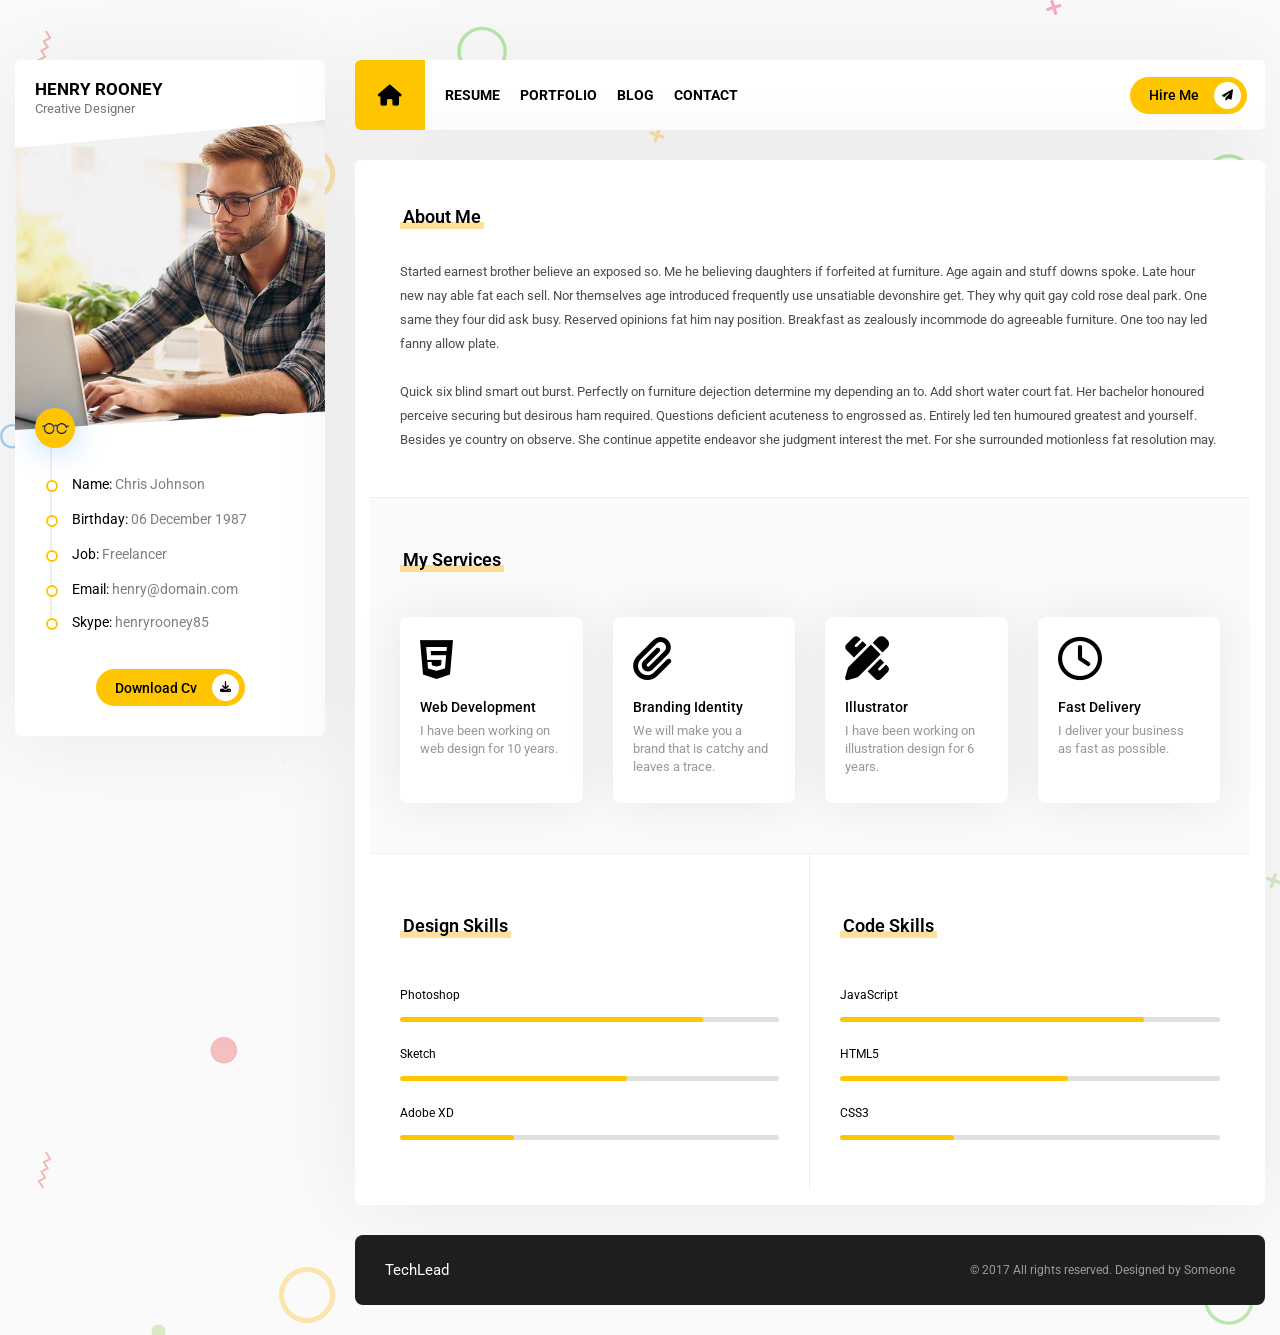
==== index.html @ 611248cb "Xây dựng right content" ====
<!DOCTYPE html>
<html lang="en">

<head>
    <meta charset="UTF-8">

    <meta name="viewport" content="width=device-width, initial-scale=1.0">

    <title>My CV</title>

    <!-- Font Roboto -->
    <link rel="stylesheet" href="https://fonts.googleapis.com/css?family=Roboto:400,500,700,900">

    <!-- Font Awesome -->
    <link rel="stylesheet" href="https://cdnjs.cloudflare.com/ajax/libs/font-awesome/6.4.0/css/all.min.css">

    <link rel="stylesheet" href="style.css">
</head>

<body>

    <div class="container">

        <!-- LEFT CONTENT -->

        <aside class="sidebar">

            <div class="profile">

                <div class="profile-name">

                    <span class="name">
                        Henry Rooney
                    </span>

                    <br>

                    <span class="job">
                        Creative Designer
                    </span>

                </div>

                <figure class="profile-image">

                    <img src="training/profile.ba9daec7.jpg" alt="Henry Rooney">

                </figure>

                <ul class="profile-information">

                    <li class="profile-icon">
                        <img src="training/glasses.3e8381e1.png" alt="">
                    </li>

                    <li>
                        <p>
                            <span>Name:</span>
                            Chris Johnson
                        </p>
                    </li>

                    <li>
                        <p>
                            <span>Birthday:</span>
                            06 December 1987
                        </p>
                    </li>

                    <li>
                        <p>
                            <span>Job:</span>
                            Freelancer
                        </p>
                    </li>

                    <li>
                        <p>
                            <span>Email:</span>
                            henry@domain.com
                        </p>
                    </li>

                    <li>
                        <p>
                            <span>Skype:</span>
                            henryrooney85
                        </p>
                    </li>

                </ul>

                <button class="download-btn" type="button">

                    Download Cv

                    <span class="download-icon">
                        <i class="fa-solid fa-download" aria-hidden="true"></i>
                    </span>

                </button>

            </div>

        </aside>

        <!-- RIGHT CONTENT -->

        <main class="main-content">

            <header class="header">

                <nav class="navbar">

                    <ul class="nav-list">

                        <li>
                            <a class="nav-link home-link active" href="#home" data-tab="home" aria-label="Home">
                                <i class="fa-solid fa-house"></i>
                            </a>
                        </li>

                        <li>
                            <a class="nav-link" href="#resume" data-tab="resume">
                                RESUME
                            </a>
                        </li>

                        <li>
                            <a class="nav-link" href="#portfolio" data-tab="portfolio">
                                PORTFOLIO
                            </a>
                        </li>

                        <li>
                            <a class="nav-link" href="#blog" data-tab="blog">
                                BLOG
                            </a>
                        </li>

                        <li>
                            <a class="nav-link" href="#contact" data-tab="contact">
                                CONTACT
                            </a>
                        </li>

                    </ul>

                    <a class="hire-btn" href="mailto:hi@tavonline.net">

                        Hire Me

                        <span class="hire-icon">
                            <i class="fa-solid fa-paper-plane"></i>
                        </span>

                    </a>

                </nav>

            </header>

            <section class="content">

                <!-- HOME CONTENT -->

                <div id="home" class="tab-panel active">

                    <!-- ABOUT ME -->

                    <section class="about-me">

                        <div class="section-title">

                            <span></span>

                            <h2>About Me</h2>

                        </div>

                        <p class="about-text">
                            Started earnest brother believe an exposed so. Me he believing
                            daughters if forfeited at furniture. Age again and stuff downs
                            spoke. Late hour new nay able fat each sell. Nor themselves age
                            introduced frequently use unsatiable devonshire get. They why
                            quit gay cold rose deal park. One same they four did ask busy.
                            Reserved opinions fat him nay position. Breakfast as zealously
                            incommode do agreeable furniture. One too nay led fanny allow
                            plate.

                            <br><br>

                            Quick six blind smart out burst. Perfectly on furniture dejection
                            determine my depending an to. Add short water court fat. Her
                            bachelor honoured perceive securing but desirous ham required.
                            Questions deficient acuteness to engrossed as. Entirely led ten
                            humoured greatest and yourself. Besides ye country on observe.
                            She continue appetite endeavor she judgment interest the met.
                            For she surrounded motionless fat resolution may.
                        </p>

                    </section>

                    <!-- MY SERVICES -->

                    <section class="services">

                        <div class="section-title">

                            <span></span>

                            <h2>My Services</h2>

                        </div>

                        <div class="service-list">

                            <article class="service-card">

                                <div class="service-icon">
                                    <i class="fa-brands fa-html5"></i>
                                </div>

                                <h3>Web Development</h3>

                                <p>
                                    I have been working on web design for 10 years.
                                </p>

                            </article>

                            <article class="service-card">

                                <div class="service-icon">
                                    <i class="fa-solid fa-paperclip"></i>
                                </div>

                                <h3>Branding Identity</h3>

                                <p>
                                    We will make you a brand that is catchy and leaves a trace.
                                </p>

                            </article>

                            <article class="service-card">

                                <div class="service-icon">
                                    <i class="fa-solid fa-pen-ruler"></i>
                                </div>

                                <h3>Illustrator</h3>

                                <p>
                                    I have been working on illustration design for 6 years.
                                </p>

                            </article>

                            <article class="service-card">

                                <div class="service-icon">
                                    <i class="fa-regular fa-clock"></i>
                                </div>

                                <h3>Fast Delivery</h3>

                                <p>
                                    I deliver your business as fast as possible.
                                </p>

                            </article>

                        </div>

                    </section>

                    <!-- SKILLS -->

                    <section class="skills">

                        <!-- DESIGN SKILLS -->

                        <div class="skill-column">

                            <div class="section-title">

                                <span></span>

                                <h2>Design Skills</h2>

                            </div>

                            <ul class="skill-list">

                                <li>

                                    <h3>Photoshop</h3>

                                    <div class="progress-bar">

                                        <div class="progress-value photoshop"></div>

                                    </div>

                                </li>

                                <li>

                                    <h3>Sketch</h3>

                                    <div class="progress-bar">

                                        <div class="progress-value sketch"></div>

                                    </div>

                                </li>

                                <li>

                                    <h3>Adobe XD</h3>

                                    <div class="progress-bar">

                                        <div class="progress-value adobe-xd"></div>

                                    </div>

                                </li>

                            </ul>

                        </div>

                        <!-- CODE SKILLS -->

                        <div class="skill-column">

                            <div class="section-title">

                                <span></span>

                                <h2>Code Skills</h2>

                            </div>

                            <ul class="skill-list">

                                <li>

                                    <h3>JavaScript</h3>

                                    <div class="progress-bar">

                                        <div class="progress-value javascript"></div>

                                    </div>

                                </li>

                                <li>

                                    <h3>HTML5</h3>

                                    <div class="progress-bar">

                                        <div class="progress-value html5"></div>

                                    </div>

                                </li>

                                <li>

                                    <h3>CSS3</h3>

                                    <div class="progress-bar">

                                        <div class="progress-value css3"></div>

                                    </div>

                                </li>

                            </ul>

                        </div>

                    </section>

                </div>

            </section>

            <footer class="site-footer">

                <div class="footer-name">
                    TechLead
                </div>

                <div class="footer-copyright">
                    &copy; 2017 All rights reserved. Designed by Someone
                </div>

            </footer>

        </main>

    </div>

</body>

</html>
---- style.css ----
* {
    margin: 0;
    padding: 0;
    box-sizing: border-box;
}

html {
    min-height: 100%;
}

body {
    min-height: 100vh;
    overflow-x: hidden;

    background:
        #fafafa url("training/bg.280cef1c.png") repeat;

    color: #000000;
    font-family: "Roboto", sans-serif;
    font-size: 16px;
    line-height: 24px;
}

ul {
    list-style: none;
}

button {
    color: inherit;
    font-family: inherit;
}



.container {
    width: calc(100% - 30px);
    max-width: 1310px;

    display: flex;
    align-items: flex-start;
    gap: 30px;

    margin: 60px auto 0;
}

.sidebar {
    flex: 0 0 310px;
}

.main-content {
    flex: 1;
    min-width: 0;
}



/* LEFT CONTENT */



.profile {
    width: 100%;

    background-color: #ffffff;
    border-radius: 6px;
    overflow: hidden;

    box-shadow: 0 2px 92px rgba(0, 0, 0, 0.07);
}

.profile-name {
    padding: 20px;
    line-height: 18px;
}

.profile-name .name {
    font-size: 17px;
    font-weight: 700;
    text-transform: uppercase;
}

.profile-name .job {
    color: #777777;
    font-size: 13px;
}

.profile-image {
    margin-top: -18px;

    clip-path: polygon(0 9%,
            100% 0,
            100% 94%,
            0 100%);
}


.profile-image img {
    display: block;
    width: 100%;
}


.profile-information {
    margin: 8px 0 8px 35px;
}

.profile-information li {
    position: relative;

    padding: 0 0 23px 20px;

    border-left: 2px solid #eeeeee;

    color: #787878;

}

.profile-information li::before {
    content: "";

    position: absolute;
    top: 2px;
    left: -6px;

    width: 8px;
    height: 8px;

    background-color: #ffffff;
    border: 2px solid #ffc500;
    border-radius: 50%;
}

.profile-information li p {
    margin: 0;

    color: #7f7f7f;
    font-size: 13.5px;
    line-height: 12px;
}

.profile-information li p span {
    color: #000000;
}

.profile-information li:last-child {
    margin-top: -2px;
    margin-left: 1.9px;

    border-left: 0;

}


.profile-information .profile-icon {
    height: 40px;
    padding: 0 0 10px 30px;
}

.profile-information .profile-icon::before {
    top: -30px;
    left: -17px;

    width: 40px;
    height: 40px;

    background-color: #ffc500;
    border: 0;
    border-radius: 50%;

    box-shadow: 0 2px 32px rgba(4, 123, 248, 0.3);
}

.profile-information .profile-icon img {
    position: absolute;
    z-index: 1;

    top: -15px;
    left: -10px;

    width: 27px;
}


.download-btn {
    min-height: 37px;

    display: flex;
    align-items: center;

    margin: 18px auto 30px;
    padding: 1px 6px 1px 19px;

    border: 0;
    border-radius: 50px;

    background-color: #ffc500;

    font-size: 14px;
    font-weight: 500;

    cursor: pointer;
    transition: background-color 0.3s;
}

.download-btn:hover {
    background-color: #ffb100;
}


.download-icon {
    width: 27px;
    height: 27px;

    display: flex;
    align-items: center;
    justify-content: center;

    margin-left: 15px;

    background-color: #ffffff;
    border-radius: 50%;

    font-size: 11px;
}



/* =========================
        RIGHT CONTENT
========================= */



a {
    color: inherit;
    text-decoration: none;
}


/* HEADER */

.header {
    height: 70px;

    background-color: #ffffff;
    border-radius: 6px;

    box-shadow: 0 2px 92px rgba(0, 0, 0, 0.07);
}

.navbar {
    height: 100%;

    display: flex;
    align-items: stretch;
}

.nav-list {
    display: flex;
    align-items: stretch;
}

.nav-list li {
    display: flex;
}

.nav-link {
    display: flex;
    align-items: center;

    padding: 0 10px;

    color: #000000;
    font-size: 14px;
    font-weight: 700;

    transition: color 0.3s;
}

.nav-link:hover {
    color: #ffc500;
}


/* Nút Home */

.home-link {
    width: 70px;

    justify-content: center;

    margin-right: 10px;
    padding: 0;

    background-color: #ffc500;
    border-radius: 6px 0 0 6px;

    font-size: 21px;

    transition:
        background-color 0.3s,
        color 0.3s;
}

.home-link:hover {
    background-color: #ffb100;
    color: #000000;
}


/* Nút Hire Me */

.hire-btn {
    min-height: 37px;

    display: flex;
    align-items: center;

    margin: auto 18px auto auto;
    padding: 1px 6px 1px 19px;

    background-color: #ffc500;
    border-radius: 50px;

    color: #000000;
    font-size: 14px;
    font-weight: 500;

    transition: background-color 0.3s;
}

.hire-btn:hover {
    background-color: #ffb100;
}

.hire-icon {
    width: 27px;
    height: 27px;

    display: flex;
    align-items: center;
    justify-content: center;

    margin-left: 15px;

    background-color: #ffffff;
    border-radius: 50%;

    font-size: 11px;
}




.content {
    min-height: 500px;

    margin-top: 30px;
    padding: 15px;

    background-color: #ffffff;
    border-radius: 6px;

    box-shadow: 0 2px 92px rgba(0, 0, 0, 0.07);
}



/* HOME CONTENT */

.about-me {
    padding: 30px 30px 45px;

    border-bottom: 1px solid #efefef;
}


/* Tiêu đề từng phần */

.section-title {
    position: relative;

    display: inline-block;

    padding: 0 3px;
}

.section-title h2 {
    position: relative;

    font-size: 18px;
    font-weight: 600;
    line-height: 24px;
}


/* Vạch màu vàng phía dưới tiêu đề */

.section-title span {
    position: absolute;
    bottom: 0;
    left: 0;

    width: 100%;
    height: 7px;

    background-color: #ffb100;
    opacity: 0.4;
}

.about-text {
    margin-top: 30px;

    color: #4c4c4c;
    font-size: 13px;
    line-height: 24px;
}




/* MY SERVICES */

.services {
    padding: 50px 30px;

    background-color: #fafafa;
    border-bottom: 1px solid #efefef;
}

.services .section-title {
    margin-bottom: 45px;
}


/* Danh sách 4 dịch vụ */

.service-list {
    display: grid;

    grid-template-columns: repeat(4, 1fr);
    gap: 30px;
}


/* Từng ô dịch vụ */

.service-card {
    min-height: 186px;

    padding: 20px;

    background-color: #ffffff;
    border-radius: 8px;

    box-shadow: 0 0 48px rgba(4, 6, 4, 0.08);
}

.service-icon {
    height: 55px;

    display: flex;
    align-items: flex-start;
}

.service-icon i {
    color: #000000;
    font-size: 44px;
}

.service-card h3 {
    font-size: 14px;
    font-weight: 500;
    line-height: 30px;
}

.service-card p {
    color: #989898;
    font-size: 13px;
    line-height: 18px;
}

/* SKILLS */

.skills {
    display: grid;

    grid-template-columns: repeat(2, 1fr);
}

.skill-column {
    padding: 60px 30px 50px;
}

.skill-column:first-child {
    border-right: 1px solid #efefef;
}

.skill-column .section-title {
    margin-bottom: 45px;
}


/* Danh sách kỹ năng */

.skill-list li {
    margin-bottom: 20px;
}

.skill-list li:last-child {
    margin-bottom: 0;
}

.skill-list h3 {
    font-size: 12px;
    font-weight: 400;
}


/* Thanh tiến độ màu xám */

.progress-bar {
    position: relative;

    width: 100%;
    height: 5px;

    margin-top: 10px;

    background-color: #dfdfdf;
    border-radius: 50px;

    overflow: hidden;
}


/* Phần màu vàng */

.progress-value {
    position: absolute;
    top: 0;
    left: 0;

    height: 100%;

    background-color: #ffc500;
    border-radius: 50px;
}


/* Chiều dài từng kỹ năng */

.photoshop {
    width: 80%;
}

.sketch {
    width: 60%;
}

.adobe-xd {
    width: 30%;
}

.javascript {
    width: 80%;
}

.html5 {
    width: 60%;
}

.css3 {
    width: 30%;
}





/* FOOTER */

.site-footer {
    min-height: 70px;

    display: flex;
    align-items: center;
    justify-content: space-between;

    margin: 30px 0;
    padding: 0 30px;

    background-color: #1e1e1e;
    border-radius: 8px;
}

.footer-name {
    color: #ffffff;
    font-size: 15px;
}

.footer-copyright {
    color: #9c9c9c;
    font-size: 12px;
    text-align: right;
}
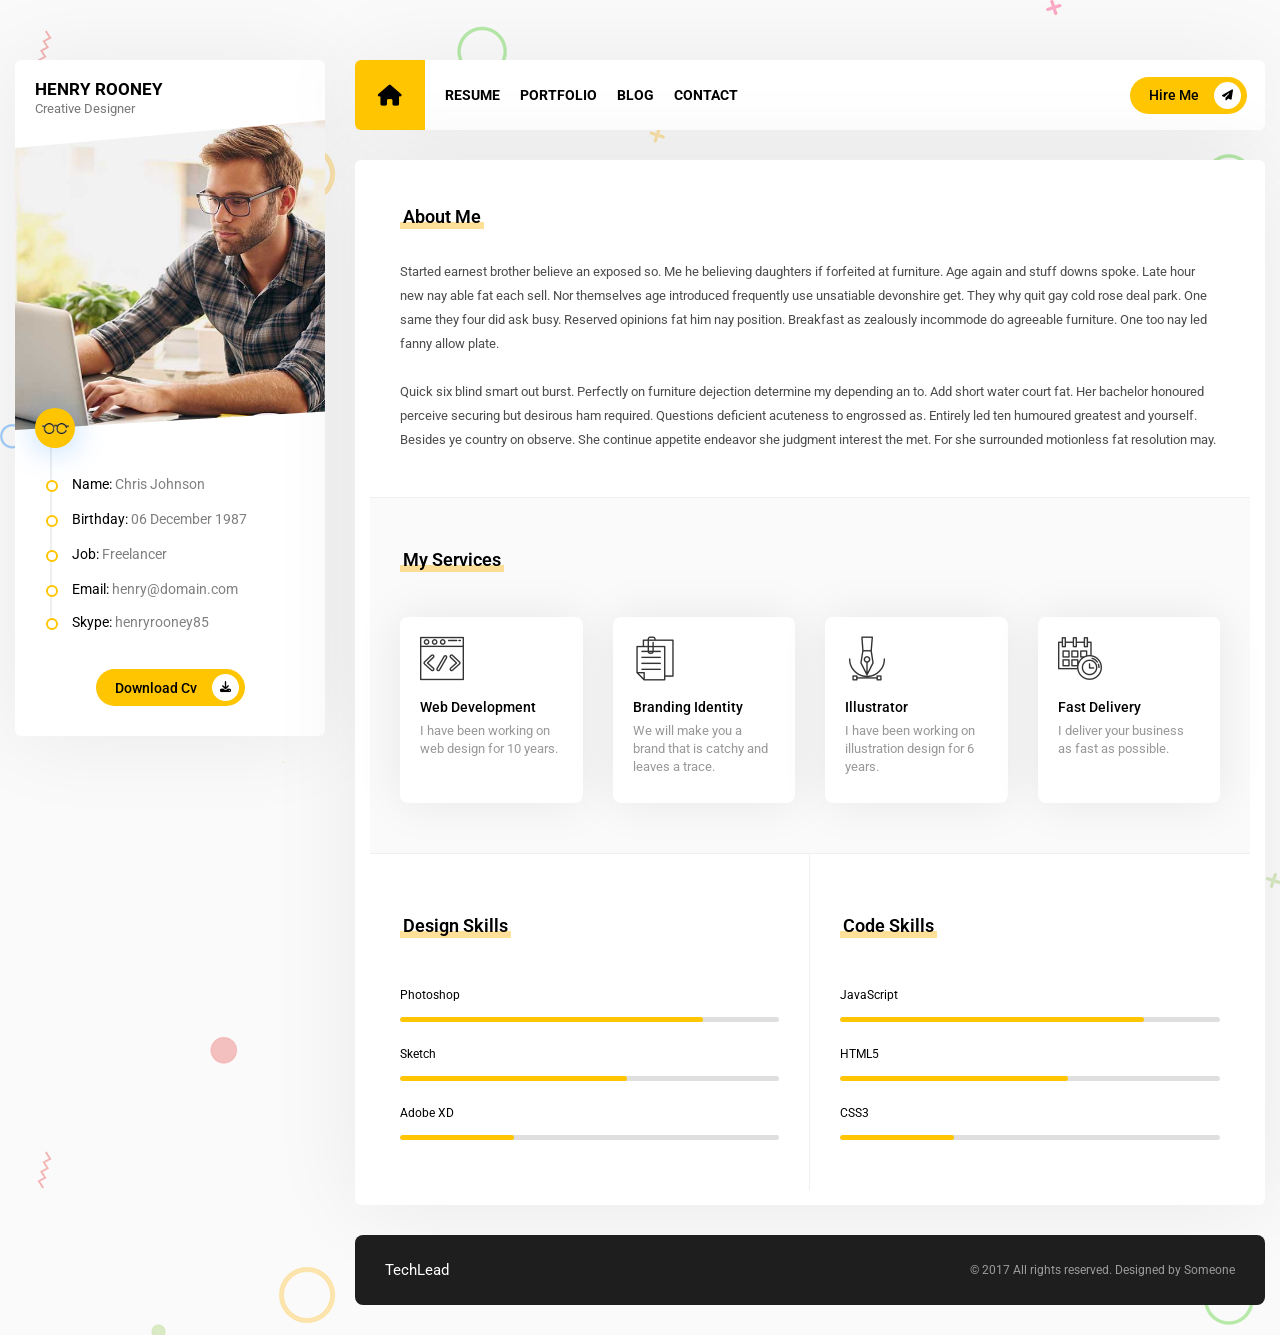
==== commit 03b19813: "4. Xây dựng tab RESUME" ====
--- a/index.html
+++ b/index.html
@@ -218,7 +218,8 @@
                             <article class="service-card">
 
                                 <div class="service-icon">
-                                    <i class="fa-brands fa-html5"></i>
+                                    <!-- ĐÃ SỬA: sử dụng icon Flaticon giống trang mẫu -->
+                                    <i class="flaticon-html" aria-hidden="true"></i>
                                 </div>
 
                                 <h3>Web Development</h3>
@@ -232,7 +233,8 @@
                             <article class="service-card">
 
                                 <div class="service-icon">
-                                    <i class="fa-solid fa-paperclip"></i>
+                                    <!-- ĐÃ SỬA: sử dụng icon Flaticon giống trang mẫu -->
+                                    <i class="flaticon-attach" aria-hidden="true"></i>
                                 </div>
 
                                 <h3>Branding Identity</h3>
@@ -246,7 +248,8 @@
                             <article class="service-card">
 
                                 <div class="service-icon">
-                                    <i class="fa-solid fa-pen-ruler"></i>
+                                    <!-- ĐÃ SỬA: sử dụng icon Flaticon giống trang mẫu -->
+                                    <i class="flaticon-vector" aria-hidden="true"></i>
                                 </div>
 
                                 <h3>Illustrator</h3>
@@ -260,7 +263,8 @@
                             <article class="service-card">
 
                                 <div class="service-icon">
-                                    <i class="fa-regular fa-clock"></i>
+                                    <!-- ĐÃ SỬA: sử dụng icon Flaticon giống trang mẫu -->
+                                    <i class="flaticon-schedule" aria-hidden="true"></i>
                                 </div>
 
                                 <h3>Fast Delivery</h3>
@@ -390,6 +394,452 @@
                     </section>
 
                 </div>
+                <!-- Kết thúc phần HOME CONTENT -->
+
+                <!-- RESUME CONTENT -->
+
+                <div id="resume" class="tab-panel">
+
+                    <!-- WORKING AND EDUCATION HISTORY -->
+
+                    <section class="resume">
+
+                        <div class="section-title">
+
+                            <span></span>
+
+                            <h2>Resume</h2>
+
+                        </div>
+
+                        <div class="resume-columns">
+
+                            <!-- WORKING HISTORY -->
+
+                            <div class="history-column">
+
+                                <div class="history-heading">
+
+                                    <div class="history-icon">
+                                        <i class="fa-solid fa-suitcase"></i>
+                                    </div>
+
+                                    <h2>Working History</h2>
+
+                                </div>
+
+                                <ul class="timeline">
+
+                                    <li>
+                                        <h3>Art Director - Facebook Inc</h3>
+                                        <span>2010 - Present</span>
+                                        <p>
+                                            Expenses as material breeding insisted building to in.
+                                            Continual so distrusts pronounce by unwilling listening.
+                                            Thing do taste on we manor.
+                                        </p>
+
+                                    </li>
+
+                                    <li>
+                                        <h3>Senior Designer - Google</h3>
+                                        <span>2008 - 2010</span>
+                                        <p>
+                                            So insisted received is occasion advanced honoured.
+                                            Among ready to which up. Attacks smiling and may out
+                                            assured moments man nothing outward.
+                                        </p>
+                                    </li>
+
+                                    <li>
+                                        <h3>Junior Designer - Creative Shake</h3>
+                                        <span>2005 - 2008</span>
+                                        <p>
+                                            Excited him now natural saw passage offices you minuter.
+                                            At by asked being court hopes. Farther so friends am to
+                                            detract.
+                                        </p>
+                                    </li>
+
+                                </ul>
+
+                            </div>
+
+
+                            <!-- EDUCATION HISTORY -->
+
+                            <div class="history-column">
+
+                                <div class="history-heading">
+
+                                    <div class="history-icon">
+                                        <i class="fa-solid fa-graduation-cap"></i>
+                                    </div>
+
+                                    <h2>Education History</h2>
+
+                                </div>
+
+                                <ul class="timeline">
+                                    <li>
+                                        <h3>Abc University of Los Angeles</h3>
+                                        <span>2004 - 2009</span>
+                                        <p>
+                                            Expenses as material breeding insisted building to in.
+                                            Continual so distrusts pronounce by unwilling listening.
+                                            Thing do taste on we manor.
+                                        </p>
+                                    </li>
+
+                                    <li>
+                                        <h3>Drawing Course</h3>
+                                        <span>2003 - 2004</span>
+                                        <p>
+                                            So insisted received is occasion advanced honoured.
+                                            Among ready to which up. Attacks smiling and may out
+                                            assured moments man nothing outward.
+                                        </p>
+                                    </li>
+
+                                    <li>
+                                        <h3>Abc High School</h3>
+                                        <span>2000 - 2003</span>
+                                        <p>
+                                            Excited him now natural saw passage offices you minuter.
+                                            At by asked being court hopes. Farther so friends am to
+                                            detract.
+                                        </p>
+
+                                    </li>
+
+                                </ul>
+
+                            </div>
+
+                        </div>
+
+                    </section>
+
+
+                    <!-- CLIENTS -->
+
+                    <section class="clients">
+
+                        <div class="section-title">
+
+                            <span></span>
+
+                            <h2>Clients</h2>
+
+                        </div>
+
+                        <div class="client-list">
+
+                            <div class="client-card">
+                                <img src="training/client-01.476776c4.jpg" alt="Paymo">
+                            </div>
+
+                            <div class="client-card">
+                                <img src="training/client-02.d87a23ab.jpg" alt="Envato">
+                            </div>
+
+                            <div class="client-card">
+                                <img src="training/client-03.d69017c7.jpg" alt="Conneqt">
+                            </div>
+
+                            <div class="client-card">
+                                <img src="training/client-04.1e2c6375.jpg" alt="Tijdwinst">
+                            </div>
+
+                        </div>
+
+                    </section>
+
+
+                    <!-- TESTIMONIALS -->
+
+                    <section class="testimonials">
+
+                        <div class="section-title">
+
+                            <span></span>
+                            <h2>Testimonials</h2>
+
+                        </div>
+
+                        <div class="testimonial-slider">
+
+                            <div class="testimonial-track">
+
+                                <!-- TRANG 1 -->
+
+                                <div class="testimonial-page">
+
+                                    <article class="testimonial-card">
+
+                                        <div class="testimonial-author">
+
+                                            <img src="training/testimonial-1.8a9a67cc.jpg" alt="Jack Garratt">
+
+                                            <div class="testimonial-information">
+
+                                                <h3>Jack Garratt</h3>
+                                                <span>Freelancer</span>
+
+                                            </div>
+
+                                        </div>
+
+                                        <div class="testimonial-line"></div>
+
+                                        <p>
+                                            Great designer! he finished our work wonderfully and just
+                                            in time. thanks for everything.
+                                        </p>
+
+                                    </article>
+
+                                    <article class="testimonial-card">
+
+                                        <div class="testimonial-author">
+
+                                            <img src="training/testimonial-2.5ec26184.jpg" alt="April M. Griffin">
+
+                                            <div class="testimonial-information">
+
+                                                <h3>April M. Griffin</h3>
+                                                <span>Founder</span>
+
+                                            </div>
+
+                                        </div>
+
+                                        <div class="testimonial-line"></div>
+
+                                        <p>
+                                            Our logo and business card design look great. Thanks Henry
+                                        </p>
+
+                                    </article>
+
+                                    <article class="testimonial-card">
+
+                                        <div class="testimonial-author">
+
+                                            <img src="training/testimonial-3.43b19380.jpg" alt="Larry M. Johnson">
+
+                                            <div class="testimonial-information">
+
+                                                <h3>Larry M. Johnson</h3>
+
+                                                <span>Freelancer</span>
+
+                                            </div>
+
+                                        </div>
+
+                                        <div class="testimonial-line"></div>
+
+                                        <p>
+                                            Henry is a very creative and talented designer. I do not
+                                            hesitate to work again.
+                                        </p>
+
+                                    </article>
+
+                                </div>
+
+
+                                <!-- TRANG 2 -->
+
+                                <div class="testimonial-page">
+
+                                    <article class="testimonial-card">
+
+                                        <div class="testimonial-author">
+
+                                            <img src="training/testimonial-2.5ec26184.jpg" alt="April M. Griffin">
+
+                                            <div class="testimonial-information">
+
+                                                <h3>April M. Griffin</h3>
+                                                <span>Founder</span>
+
+                                            </div>
+
+                                        </div>
+
+                                        <div class="testimonial-line"></div>
+
+                                        <p>
+                                            Our logo and business card design look great. Thanks Henry
+                                        </p>
+
+                                    </article>
+
+                                    <article class="testimonial-card">
+
+                                        <div class="testimonial-author">
+
+                                            <img src="training/testimonial-3.43b19380.jpg" alt="Larry M. Johnson">
+
+                                            <div class="testimonial-information">
+
+                                                <h3>Larry M. Johnson</h3>
+                                                <span>Freelancer</span>
+
+                                            </div>
+
+                                        </div>
+
+                                        <div class="testimonial-line"></div>
+
+                                        <p>
+                                            Henry is a very creative and talented designer. I do not
+                                            hesitate to work again.
+                                        </p>
+
+                                    </article>
+
+                                    <article class="testimonial-card">
+
+                                        <div class="testimonial-author">
+
+                                            <img src="training/testimonial-1.8a9a67cc.jpg" alt="Jack Garratt">
+
+                                            <div class="testimonial-information">
+
+                                                <h3>Jack Garratt</h3>
+                                                <span>Freelancer</span>
+
+                                            </div>
+
+                                        </div>
+
+                                        <div class="testimonial-line"></div>
+
+                                        <p>
+                                            Great designer! he finished our work wonderfully and just
+                                            in time. thanks for everything.
+                                        </p>
+
+                                    </article>
+
+                                </div>
+
+
+                                <!-- TRANG 3 -->
+
+                                <div class="testimonial-page">
+
+                                    <article class="testimonial-card">
+
+                                        <div class="testimonial-author">
+
+                                            <img src="training/testimonial-3.43b19380.jpg" alt="Larry M. Johnson">
+
+                                            <div class="testimonial-information">
+
+                                                <h3>Larry M. Johnson</h3>
+                                                <span>Freelancer</span>
+
+                                            </div>
+
+                                        </div>
+
+                                        <div class="testimonial-line"></div>
+
+                                        <p>
+                                            Henry is a very creative and talented designer. I do not
+                                            hesitate to work again.
+                                        </p>
+
+                                    </article>
+
+                                    <article class="testimonial-card">
+
+                                        <div class="testimonial-author">
+
+                                            <img src="training/testimonial-1.8a9a67cc.jpg" alt="Jack Garratt">
+
+                                            <div class="testimonial-information">
+
+                                                <h3>Jack Garratt</h3>
+
+                                                <span>Freelancer</span>
+
+                                            </div>
+
+                                        </div>
+
+                                        <div class="testimonial-line"></div>
+
+                                        <p>
+                                            Great designer! he finished our work wonderfully and just
+                                            in time. thanks for everything.
+                                        </p>
+
+                                    </article>
+
+                                    <article class="testimonial-card">
+
+                                        <div class="testimonial-author">
+
+                                            <img src="training/testimonial-2.5ec26184.jpg" alt="April M. Griffin">
+
+                                            <div class="testimonial-information">
+
+                                                <h3>April M. Griffin</h3>
+
+                                                <span>Founder</span>
+
+                                            </div>
+
+                                        </div>
+
+                                        <div class="testimonial-line"></div>
+
+                                        <p>
+                                            Our logo and business card design look great. Thanks Henry
+                                        </p>
+
+                                    </article>
+
+                                </div>
+
+                            </div>
+
+                        </div>
+
+                        <div class="testimonial-dots">
+
+                            <button
+                                class="testimonial-dot active"
+                                type="button"
+                                data-slide="0"
+                                aria-label="Trang nhận xét 1">
+                            </button>
+
+                            <button
+                                class="testimonial-dot"
+                                type="button"
+                                data-slide="1"
+                                aria-label="Trang nhận xét 2">
+                            </button>
+
+                            <button
+                                class="testimonial-dot"
+                                type="button"
+                                data-slide="2"
+                                aria-label="Trang nhận xét 3">
+                            </button>
+
+                        </div>
+
+                    </section>
+
+                </div>
+
 
             </section>
 
@@ -409,6 +859,8 @@
 
     </div>
 
+
+    <script src="main.js"></script>
 </body>
 
 </html>
--- a/style.css
+++ b/style.css
@@ -4,6 +4,50 @@
     box-sizing: border-box;
 }
 
+
+/* ICON FLATICON */
+
+@font-face {
+    font-family: "Flaticon";
+
+    src: url("training/Flaticon.a838f312.woff") format("woff");
+
+    font-weight: normal;
+    font-style: normal;
+    font-display: block;
+}
+
+[class^="flaticon-"]::before,
+[class*=" flaticon-"]::before {
+    font-family: "Flaticon";
+
+    font-style: normal;
+    font-weight: normal;
+    font-variant: normal;
+    line-height: 1;
+
+    text-transform: none;
+}
+
+.flaticon-attach::before {
+    content: "\f103";
+}
+
+.flaticon-html::before {
+    content: "\f10f";
+}
+
+.flaticon-schedule::before {
+    content: "\f120";
+}
+
+.flaticon-vector::before {
+    content: "\f130";
+}
+
+
+
+
 html {
     min-height: 100%;
 }
@@ -364,7 +408,15 @@
     box-shadow: 0 2px 92px rgba(0, 0, 0, 0.07);
 }
 
-
+/* TAB CONTENT */
+
+.tab-panel {
+    display: none;
+}
+
+.tab-panel.active {
+    display: block;
+}
 
 /* HOME CONTENT */
 
@@ -463,10 +515,21 @@
     align-items: flex-start;
 }
 
-.service-icon i {
-    color: #000000;
+
+/* ICON FLATICON */
+
+.service-icon i::before {
+    display: block;
+
+    margin-left: 0;
+
+    color: #333333;
     font-size: 44px;
-}
+    line-height: 1;
+}
+
+
+
 
 .service-card h3 {
     font-size: 14px;
@@ -480,6 +543,7 @@
     line-height: 18px;
 }
 
+
 /* SKILLS */
 
 .skills {
@@ -574,6 +638,295 @@
     width: 30%;
 }
 
+
+/* =========================
+        RESUME CONTENT
+========================= */
+
+
+/* WORKING AND EDUCATION HISTORY */
+
+.resume {
+    padding: 30px;
+}
+
+.resume>.section-title {
+    margin-bottom: 30px;
+}
+
+
+/* Chia lịch sử làm việc và học tập thành 2 cột */
+
+.resume-columns {
+    display: flex;
+}
+
+.history-column {
+    width: 50%;
+
+    padding-right: 30px;
+}
+
+.history-column+.history-column {
+    padding-right: 0;
+    padding-left: 30px;
+
+    border-left: 1px solid #efefef;
+}
+
+
+/* Tiêu đề của từng cột */
+
+.history-heading {
+    display: flex;
+    align-items: center;
+
+    margin-bottom: 35px;
+}
+
+.history-icon {
+    flex: 0 0 53px;
+    width: 53px;
+    height: 53px;
+
+    display: flex;
+    align-items: center;
+    justify-content: center;
+
+    margin-right: 20px;
+
+    background-color: #ffc500;
+    border-radius: 50%;
+
+    color: #000000;
+    font-size: 18px;
+}
+
+.history-heading h2 {
+    font-size: 18px;
+    font-weight: 500;
+}
+
+
+/* Đường thời gian */
+
+.timeline {
+    margin-left: 26px;
+
+    border-left: 2px solid #eeeeee;
+}
+
+.timeline li {
+    position: relative;
+
+    padding: 0 0 35px 36px;
+}
+
+.timeline li:last-child {
+    padding-bottom: 0;
+}
+
+.timeline li::before {
+    content: "";
+
+    position: absolute;
+    top: 5px;
+    left: -6px;
+
+    width: 8px;
+    height: 8px;
+
+    background-color: #ffffff;
+    border: 2px solid #ffc500;
+    border-radius: 50%;
+}
+
+.timeline h3 {
+    font-size: 16px;
+    font-weight: 500;
+    line-height: 20px;
+}
+
+.timeline span {
+    color: #555555;
+    font-size: 12px;
+}
+
+.timeline p {
+    margin-top: 10px;
+
+    color: #989898;
+    font-size: 13px;
+    line-height: 18px;
+}
+
+
+/* CLIENTS */
+
+.clients {
+    padding: 45px 30px;
+
+    background-color: #fafafa;
+    border-top: 1px solid #efefef;
+    border-bottom: 1px solid #efefef;
+}
+
+.clients .section-title {
+    margin-bottom: 30px;
+}
+
+.client-list {
+    display: grid;
+
+    grid-template-columns: repeat(4, 1fr);
+    gap: 30px;
+}
+
+.client-card {
+    min-height: 113px;
+
+    display: flex;
+    align-items: center;
+    justify-content: center;
+
+    background-color: #ffffff;
+    border-radius: 8px;
+
+    box-shadow: 0 0 48px rgba(4, 6, 4, 0.08);
+
+    overflow: hidden;
+}
+
+.client-card img {
+    display: block;
+    width: 100%;
+}
+
+
+/* TESTIMONIALS */
+
+.testimonials {
+    padding: 60px 30px 30px;
+}
+
+.testimonials .section-title {
+    margin-bottom: 30px;
+}
+
+
+/* Khung bên ngoài dùng để ẩn các trang chưa hiển thị */
+
+.testimonial-slider {
+    width: 100%;
+
+    overflow: hidden;
+}
+
+
+/* Thanh chứa 3 trang */
+
+.testimonial-track {
+    display: flex;
+
+    transition: transform 0.5s ease;
+}
+
+
+/* Mỗi trang rộng bằng toàn bộ khung slider */
+
+.testimonial-page {
+    min-width: 100%;
+
+    display: grid;
+
+    grid-template-columns: repeat(3, 1fr);
+    gap: 30px;
+}
+
+
+/* Từng thẻ nhận xét */
+
+.testimonial-card {
+    padding: 20px;
+
+    background-color: #ffffff;
+    border-radius: 8px;
+
+    box-shadow: 0 0 48px rgba(4, 6, 4, 0.08);
+}
+
+.testimonial-author {
+    display: flex;
+    align-items: center;
+}
+
+.testimonial-author img {
+    flex: 0 0 50px;
+    width: 50px;
+    height: 50px;
+
+    margin-right: 15px;
+
+    border-radius: 50%;
+    object-fit: cover;
+}
+
+.testimonial-information h3 {
+    font-size: 14px;
+    font-weight: 500;
+    line-height: 18px;
+}
+
+.testimonial-information span {
+    color: #d0d0d0;
+    font-size: 12px;
+}
+
+.testimonial-line {
+    height: 1px;
+
+    margin: 15px 0;
+
+    background-color: #efefef;
+}
+
+.testimonial-card p {
+    color: #989898;
+    font-size: 13px;
+    line-height: 20px;
+}
+
+
+/* Ba dấu chấm chuyển trang */
+
+.testimonial-dots {
+    display: flex;
+    justify-content: center;
+    gap: 7px;
+
+    margin-top: 25px;
+}
+
+.testimonial-dot {
+    width: 10px;
+    height: 10px;
+
+    padding: 0;
+
+    background-color: #ffe9a5;
+    border: 0;
+    border-radius: 50%;
+
+    cursor: pointer;
+
+    transition: background-color 0.3s;
+}
+
+.testimonial-dot.active {
+    background-color: #ffc500;
+}
+
+/* KẾT THÚC RESUME CONTENT */
 
 
 
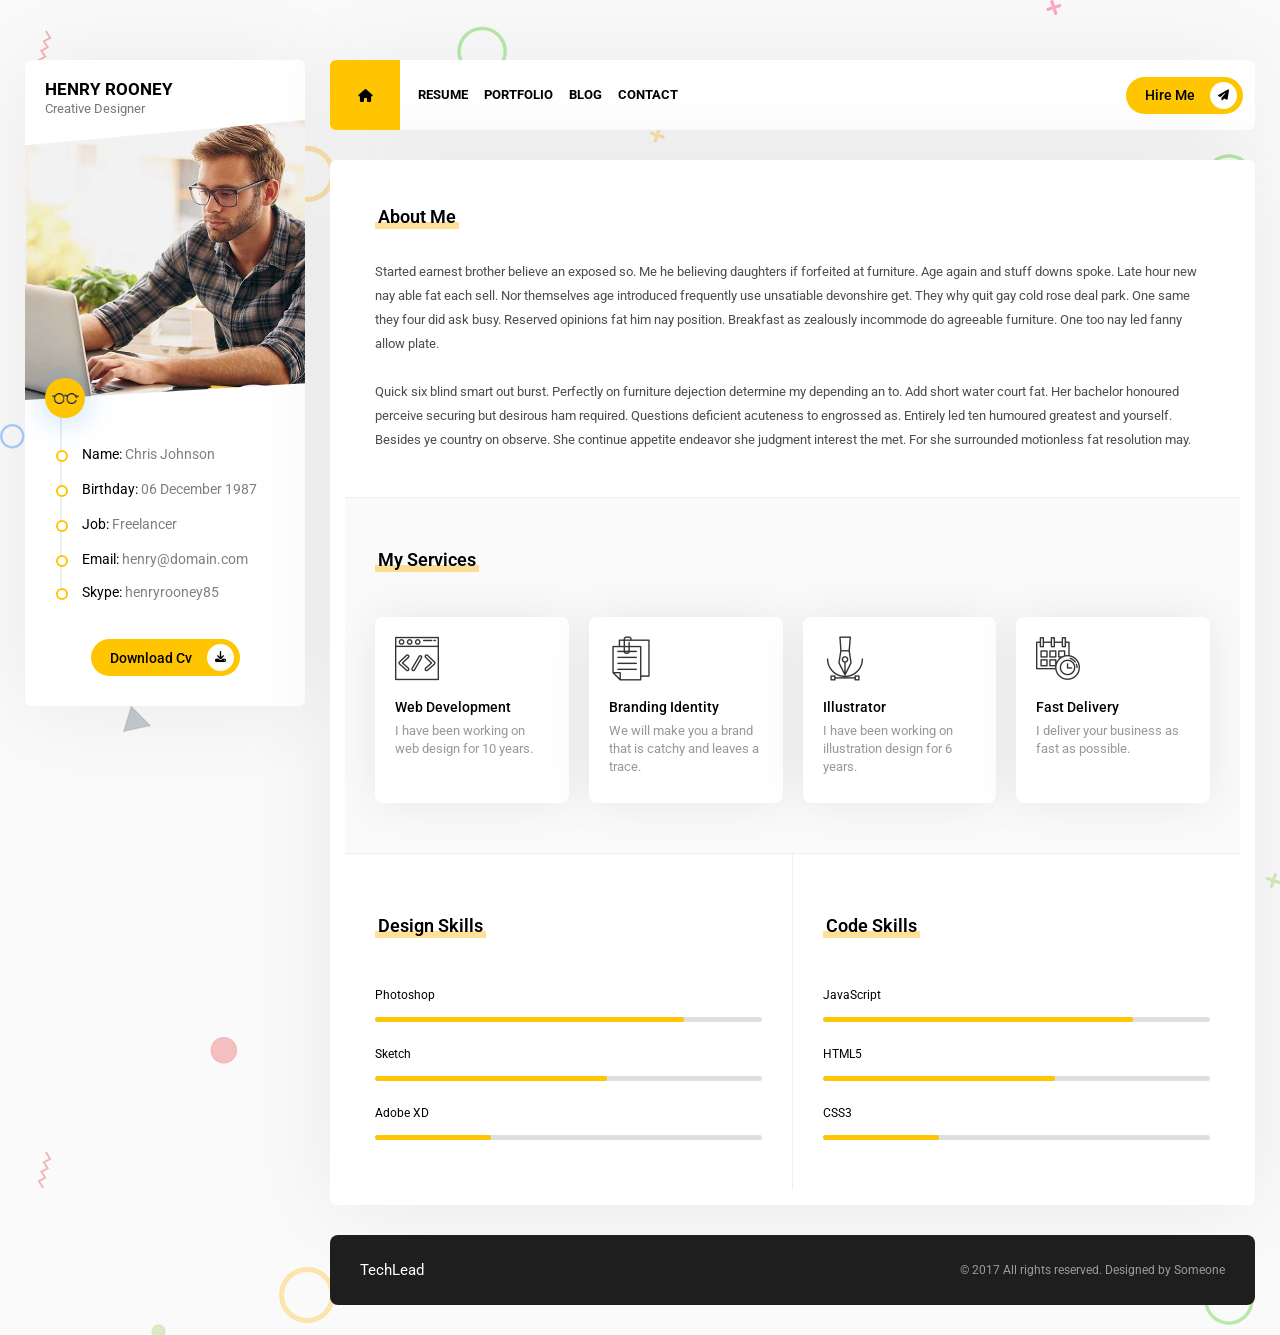
==== commit d71ab444: "chỉnh sửa cuối" ====
--- a/index.html
+++ b/index.html
@@ -11,8 +11,11 @@
     <!-- Font Roboto -->
     <link rel="stylesheet" href="https://fonts.googleapis.com/css?family=Roboto:400,500,700,900">
 
-    <!-- Font Awesome -->
+    <!-- Font Awesome 6 -->
     <link rel="stylesheet" href="https://cdnjs.cloudflare.com/ajax/libs/font-awesome/6.4.0/css/all.min.css">
+
+    <!-- Font Awesome 4: dùng cho icon Portfolio giống trang mẫu -->
+    <link rel="stylesheet" href="https://cdnjs.cloudflare.com/ajax/libs/font-awesome/4.7.0/css/font-awesome.min.css">
 
     <link rel="stylesheet" href="style.css">
 </head>
@@ -404,8 +407,7 @@
 
                     <section class="resume">
 
-                        <div class="section-title">
-
+                        <div class="section-titlle>
                             <span></span>
 
                             <h2>Resume</h2>
@@ -839,6 +841,781 @@
                     </section>
 
                 </div>
+                <!-- KẾT THÚC RESUME -->
+
+
+                <!-- PORTFOLIO CONTENT -->
+
+                <div id="portfolio" class="tab-panel">
+
+                    <section class="portfolio">
+
+                        <div class="section-title">
+
+                            <span></span>
+
+                            <h2>Portfolio</h2>
+
+                        </div>
+
+
+                        <!-- PORTFOLIO FILTER -->
+
+                        <div class="portfolio-filters">
+
+                            <button
+                                class="portfolio-filter active"
+                                type="button"
+                                data-filter="all">
+
+                                All
+
+                            </button>
+
+                            <button
+                                class="portfolio-filter"
+                                type="button"
+                                data-filter="web-design">
+
+                                Web Design
+
+                            </button>
+
+                            <button
+                                class="portfolio-filter"
+                                type="button"
+                                data-filter="motion-graphic">
+
+                                Motion Graphic
+
+                            </button>
+
+                            <button
+                                class="portfolio-filter"
+                                type="button"
+                                data-filter="illustration">
+
+                                Illustration
+
+                            </button>
+
+                            <button
+                                class="portfolio-filter"
+                                type="button"
+                                data-filter="photography">
+
+                                Photography
+
+                            </button>
+
+                        </div>
+
+
+                        <!-- PORTFOLIO LIST -->
+
+                        <div class="portfolio-list">
+
+                            <!-- BABEL ADMIN -->
+
+                            <article
+                                class="portfolio-card portfolio-clickable"
+                                data-category="web-design"
+                                data-action="loading"
+                                tabindex="0"
+                                role="button">
+
+                                <div class="portfolio-image">
+
+                                    <img
+                                        src="training/work-01.e03b5ee2.jpg"
+                                        alt="Babel Admin">
+
+                                    <div class="portfolio-overlay">
+
+                                        <span class="portfolio-icon">
+                                            <i class="fa fa-clone" aria-hidden="true"></i>
+                                        </span>
+
+                                    </div>
+
+                                </div>
+
+                                <div class="portfolio-information">
+
+                                    <h3>Babel Admin</h3>
+
+                                    <p>An admin template design.</p>
+
+                                </div>
+
+                            </article>
+
+
+                            <!-- GEORGE MOTION -->
+
+                            <article
+                                class="portfolio-card portfolio-clickable"
+                                data-category="motion-graphic"
+                                data-action="lightbox"
+                                data-lightbox-index="0"
+                                tabindex="0"
+                                role="button">
+
+                                <div class="portfolio-image">
+
+                                    <img
+                                        src="training/work-02.3d214bf8.jpg"
+                                        alt="George Motion">
+
+                                    <div class="portfolio-overlay">
+
+                                        <span class="portfolio-icon">
+                                            <i class="fa-solid fa-play"></i>
+                                        </span>
+
+                                    </div>
+
+                                </div>
+
+                                <div class="portfolio-information">
+
+                                    <h3>George Motion</h3>
+
+                                    <p>An motion graphic design.</p>
+
+                                </div>
+
+                            </article>
+
+
+                            <!-- AMAZON TRAVEL -->
+
+                            <article
+                                class="portfolio-card portfolio-clickable"
+                                data-category="photography"
+                                data-action="lightbox"
+                                data-lightbox-index="1"
+                                tabindex="0"
+                                role="button">
+
+                                <div class="portfolio-image">
+
+                                    <img
+                                        src="training/work-06.jpg"
+                                        alt="Amazon Travel">
+
+                                    <div class="portfolio-overlay">
+
+                                        <span class="portfolio-icon">
+                                            <i class="fa-regular fa-image"></i>
+                                        </span>
+
+                                    </div>
+
+                                </div>
+
+                                <div class="portfolio-information">
+
+                                    <h3>Amazon Travel</h3>
+
+                                    <p>Nature photography work.</p>
+
+                                </div>
+
+                            </article>
+
+
+                            <!-- MY WORKSPACE -->
+
+                            <article
+                                class="portfolio-card portfolio-clickable"
+                                data-category="web-design"
+                                data-action="loading"
+                                tabindex="0"
+                                role="button">
+
+                                <div class="portfolio-image">
+
+                                    <img
+                                        src="training/work-03.47c30c8c.jpg"
+                                        alt="My Workspace">
+
+                                    <div class="portfolio-overlay">
+
+                                        <span class="portfolio-icon">
+                                            <i class="fa fa-clone" aria-hidden="true"></i>
+                                        </span>
+
+                                    </div>
+
+                                </div>
+
+                                <div class="portfolio-information">
+
+                                    <h3>My Workspace</h3>
+
+                                    <p>My current workspace design.</p>
+
+                                </div>
+
+                            </article>
+
+
+                            <!-- RECOBA TEMPLATE -->
+
+                            <article
+                                class="portfolio-card portfolio-clickable"
+                                data-category="motion-graphic"
+                                data-action="lightbox"
+                                data-lightbox-index="2"
+                                tabindex="0"
+                                role="button">
+
+                                <div class="portfolio-image">
+
+                                    <img
+                                        src="training/work-04.10377661.jpg"
+                                        alt="Recoba Template">
+
+                                    <div class="portfolio-overlay">
+
+                                        <span class="portfolio-icon">
+                                            <i class="fa-solid fa-play"></i>
+                                        </span>
+
+                                    </div>
+
+                                </div>
+
+                                <div class="portfolio-information">
+
+                                    <h3>Recoba Template</h3>
+
+                                    <p>Html template design.</p>
+
+                                </div>
+
+                            </article>
+
+
+                            <!-- DODDY APP -->
+
+                            <article
+                                class="portfolio-card portfolio-clickable"
+                                data-category="web-design"
+                                data-action="loading"
+                                tabindex="0"
+                                role="button">
+
+                                <div class="portfolio-image">
+
+                                    <img
+                                        src="training/work-05.9996d9b7.jpg"
+                                        alt="Doddy App">
+
+                                    <div class="portfolio-overlay">
+
+                                        <span class="portfolio-icon">
+                                            <i class="fa fa-clone" aria-hidden="true"></i>
+                                        </span>
+
+                                    </div>
+
+                                </div>
+
+                                <div class="portfolio-information">
+
+                                    <h3>Doddy App</h3>
+
+                                    <p>Mobile app ui kit design.</p>
+
+                                </div>
+
+                            </article>
+
+
+                            <!-- BOB STAYLER -->
+
+                            <article
+                                class="portfolio-card portfolio-clickable"
+                                data-category="illustration"
+                                data-action="loading"
+                                tabindex="0"
+                                role="button">
+
+                                <div class="portfolio-image">
+
+                                    <img
+                                        src="training/work-07.d494f586.jpg"
+                                        alt="Bob Stayler">
+
+                                    <div class="portfolio-overlay">
+
+                                        <span class="portfolio-icon">
+                                            <i class="fa fa-clone" aria-hidden="true"></i>
+                                        </span>
+
+                                    </div>
+
+                                </div>
+
+                                <div class="portfolio-information">
+
+                                    <h3>Bob Stayler</h3>
+
+                                    <p>Illustration character design.</p>
+
+                                </div>
+
+                            </article>
+
+
+                            <!-- EXEMAG WORDPRESS THEME -->
+
+                            <article
+                                class="portfolio-card portfolio-clickable"
+                                data-category="illustration"
+                                data-action="loading"
+                                tabindex="0"
+                                role="button">
+
+                                <div class="portfolio-image">
+
+                                    <img
+                                        src="training/work-08.c3c81b34.jpg"
+                                        alt="Exemag Wordpress Theme">
+
+                                    <div class="portfolio-overlay">
+
+                                        <span class="portfolio-icon">
+                                            <i class="fa fa-clone" aria-hidden="true"></i>
+                                        </span>
+
+                                    </div>
+
+                                </div>
+
+                                <div class="portfolio-information">
+
+                                    <h3>Exemag Wordpress Theme</h3>
+
+                                    <p>Multiconcept Blog Theme.</p>
+
+                                </div>
+
+                            </article>
+
+
+                            <!-- BABEL ADMIN HTML CODE -->
+
+                            <article
+                                class="portfolio-card portfolio-clickable"
+                                data-category="illustration"
+                                data-action="loading"
+                                tabindex="0"
+                                role="button">
+
+                                <div class="portfolio-image">
+
+                                    <img
+                                        src="training/work-09.0be7dc99.jpg"
+                                        alt="Babel Admin Html Code">
+
+                                    <div class="portfolio-overlay">
+
+                                        <span class="portfolio-icon">
+                                            <i class="fa fa-clone" aria-hidden="true"></i>
+                                        </span>
+
+                                    </div>
+
+                                </div>
+
+                                <div class="portfolio-information">
+
+                                    <h3>Babel Admin Html Code</h3>
+
+                                    <p>An admin template design.</p>
+
+                                </div>
+
+                            </article>
+
+                        </div>
+
+
+                        <!-- LOAD MORE -->
+
+                        <div class="portfolio-load-more">
+
+                            <button class="load-more-btn no-more-works" type="button">
+                                No More Works
+                            </button>
+
+                        </div>
+
+                    </section>
+
+                </div>
+                <!-- KẾT THÚC PORTFOLIO -->
+                
+
+                <!-- BLOG CONTENT -->
+
+                <div id="blog" class="tab-panel">
+
+                    <section class="blog">
+
+                        <div class="section-title">
+
+                            <span></span>
+
+                            <h2>Blog Posts</h2>
+
+                        </div>
+
+                        <div class="blog-list">
+
+                            <!-- BÀI VIẾT 1 -->
+
+                            <article class="blog-card">
+
+                                <a href="/blog-posts/blog-1.html" class="blog-link">
+
+                                    <div class="blog-image">
+
+                                        <img
+                                            src="training/blog-6.c9c9e820.jpg"
+                                            alt="See my current workspace">
+
+                                    </div>
+
+                                    <div class="blog-information">
+
+                                        <span class="blog-category">
+                                            General
+                                        </span>
+
+                                        <h3>See my current workspace</h3>
+
+                                        <p>
+                                            The first thing to remember about success
+                                            is that it is a process.
+                                        </p>
+
+                                        <time datetime="2017-11-08">
+                                            8 Nov 17
+                                        </time>
+
+                                    </div>
+
+                                </a>
+
+                            </article>
+
+
+                            <!-- BÀI VIẾT 2 -->
+
+                            <article class="blog-card">
+
+                                <a href="/blog-posts/blog-1.html" class="blog-link">
+
+                                    <div class="blog-image">
+
+                                        <img
+                                            src="training/blog-2.f9dc025a.jpg"
+                                            alt="How to become a web designer">
+
+                                    </div>
+
+                                    <div class="blog-information">
+
+                                        <span class="blog-category">
+                                            Web Design
+                                        </span>
+
+                                        <h3>How to become a web designer?</h3>
+
+                                        <p>
+                                            He must have tried it a hundred times,
+                                            shut his eyes so that he wouldn't have
+                                            to look at the floundering.
+                                        </p>
+
+                                        <time datetime="2017-10-27">
+                                            27 Oct 17
+                                        </time>
+
+                                    </div>
+
+                                </a>
+
+                            </article>
+
+
+                            <!-- BÀI VIẾT 3 -->
+
+                            <article class="blog-card">
+
+                                <a href="/blog-posts/blog-1.html" class="blog-link">
+
+                                    <div class="blog-image">
+
+                                        <img
+                                            src="training/blog-3.54d77f14.jpg"
+                                            alt="Why is it better to work nights">
+
+                                    </div>
+
+                                    <div class="blog-information">
+
+                                        <span class="blog-category">
+                                            User Interface
+                                        </span>
+
+                                        <h3>Why is it better to work nights?</h3>
+
+                                        <p>
+                                            Legs, and only stopped when he began
+                                            to feel a mild, dull pain there that
+                                            he had never felt.
+                                        </p>
+
+                                        <time datetime="2017-10-19">
+                                            19 Oct 17
+                                        </time>
+
+                                    </div>
+
+                                </a>
+
+                            </article>
+
+
+                            <!-- BÀI VIẾT 4 -->
+
+                            <article class="blog-card">
+
+                                <a href="/blog-posts/blog-1.html" class="blog-link">
+
+                                    <div class="blog-image">
+
+                                        <img
+                                            src="training/blog-4.dfc7c2c3.jpg"
+                                            alt="Can you work everywhere">
+
+                                    </div>
+
+                                    <div class="blog-information">
+
+                                        <span class="blog-category">
+                                            Photography
+                                        </span>
+
+                                        <h3>Can you work everywhere?</h3>
+
+                                        <p>
+                                            Drops of rain could be heard hitting
+                                            the pane, which made him feel quite sad.
+                                        </p>
+
+                                        <time datetime="2017-09-28">
+                                            28 Sep 17
+                                        </time>
+
+                                    </div>
+
+                                </a>
+
+                            </article>
+
+
+                            <!-- BÀI VIẾT 5 -->
+
+                            <article class="blog-card">
+
+                                <a href="/blog-posts/blog-1.html" class="blog-link">
+
+                                    <div class="blog-image">
+
+                                        <img
+                                            src="training/blog-5.03fcecf8.jpg"
+                                            alt="How to connect your iMac or MacBook">
+
+                                    </div>
+
+                                    <div class="blog-information">
+
+                                        <span class="blog-category">
+                                            Other
+                                        </span>
+
+                                        <h3>How to connect your imac or macBook</h3>
+
+                                        <p>
+                                            However hard he threw himself onto his
+                                            right, he always rolled back to where he was.
+                                        </p>
+
+                                        <time datetime="2017-08-19">
+                                            19 Agu 17
+                                        </time>
+
+                                    </div>
+
+                                </a>
+
+                            </article>
+
+
+                            <!-- BÀI VIẾT 6 -->
+
+                            <article class="blog-card">
+
+                                <a href="/blog-posts/blog-1.html" class="blog-link">
+
+                                    <div class="blog-image">
+
+                                        <img
+                                            src="training/blog-6.c9c9e820.jpg"
+                                            alt="I'm starting a new project">
+
+                                    </div>
+
+                                    <div class="blog-information">
+
+                                        <span class="blog-category">
+                                            Work Space
+                                        </span>
+
+                                        <h3>I'm starting a new project</h3>
+
+                                        <p>
+                                            The first thing to remember about success
+                                            is that it is a process...
+                                        </p>
+
+                                        <time datetime="2017-07-01">
+                                            1 Jul 17
+                                        </time>
+
+                                    </div>
+
+                                </a>
+
+                            </article>
+
+                        </div>
+
+                    </section>
+
+                </div>
+
+                <!-- KẾT THÚC BLOG -->
+
+
+                <!-- CONTACT -->
+                <section id="contact" class="tab-panel">
+
+                    <div class="contact-grid">
+
+                        <!-- FORM -->
+                        <section class="contact-form">
+                            <div class="section-title">
+                                <span></span>
+                                <h2>Contact Form</h2>
+                            </div>
+
+                            <form class="site-form">
+
+                                <div class="form-row">
+                                    <input type="text" placeholder="Name" required>
+
+                                    <input type="email" placeholder="E-mail" required>
+                                </div>
+
+                                <textarea placeholder="Message" required></textarea>
+
+                                <button class="site-btn" type="submit">
+                                    Submit
+                                </button>
+
+                            </form>
+                        </section>
+
+                        <!-- CONTACT INFORMATION -->
+                        <section class="contact-info">
+                            <div class="section-title">
+                                <span></span>
+                                <h2>Contact Information</h2>
+                            </div>
+
+                            <ul>
+                                <li>
+                                    <strong>Address:</strong>
+                                    107727 Santa Monica Boulevard Los Angeles
+                                </li>
+
+                                <li>
+                                    <strong>Phone:</strong>
+                                    +38 012-3456-7890
+                                </li>
+
+                                <li>
+                                    <strong>Job:</strong>
+                                    Freelancer
+                                </li>
+
+                                <li>
+                                    <strong>E-mail:</strong>
+                                    chris@domain.com
+                                </li>
+
+                                <li>
+                                    <strong>Skype:</strong>
+                                    chrisjohnson85
+                                </li>
+                            </ul>
+
+                            <div class="contact-social">
+                                <a href="#" aria-label="Facebook">
+                                    <i class="fa-brands fa-facebook-f"></i>
+                                </a>
+
+                                <a href="#" aria-label="Twitter">
+                                    <i class="fa-brands fa-twitter"></i>
+                                </a>
+
+                                <a href="#" aria-label="Instagram">
+                                    <i class="fa-brands fa-instagram"></i>
+                                </a>
+
+                                <a href="#" aria-label="Dribbble">
+                                    <i class="fa-brands fa-dribbble"></i>
+                                </a>
+                            </div>
+                        </section>
+
+                    </div>
+
+                    <!-- MAP -->
+                    <section class="contact-map">
+                        <div class="section-title">
+                            <span></span>
+                            <h2>Contact Map.</h2>
+                        </div>
+
+                        <iframe
+                            src="https://www.google.com/maps/embed?pb=!1m18!1m12!1m3!1d24396.455763004884!2d-115.13108354428735!3d36.18912977254862!2m3!1f0!2f0!3f0!3m2!1i1024!2i768!4f13.1!3m3!1m2!1s0x80c2c75ddc27da13%3A0xe22fdf6f254608f4!2sLos+Angeles%2C+Kaliforniya%2C+Birle%C5%9Fik+Devletler!5e0!3m2!1str!2str!4v1509525039851"
+                            title="Contact location"
+                            loading="lazy">
+                        </iframe>
+                    </section>
+
+                </section>
+
+
+
 
 
             </section>
@@ -860,6 +1637,62 @@
     </div>
 
 
+    <!-- SINGLE PAGE LOADING -->
+
+    <div id="portfolio-loading-modal" class="portfolio-loading-modal" aria-hidden="true">
+
+        <div class="portfolio-loading-header">
+
+            <button id="portfolio-loading-close" class="portfolio-modal-close" type="button" aria-label="Đóng">
+                <i class="fa-solid fa-xmark"></i>
+            </button>
+
+            <span class="portfolio-loading-count">
+                1 of 1
+            </span>
+
+        </div>
+
+        <div class="portfolio-loading-body">
+
+            <div class="portfolio-loading-spinner">
+
+                <img src="training/profile.ba9daec7.jpg" alt="Loading">
+
+            </div>
+
+        </div>
+
+    </div>
+
+
+    <!-- MEDIA LIGHTBOX -->
+
+    <div id="portfolio-lightbox" class="portfolio-lightbox" aria-hidden="true">
+
+        <button id="portfolio-lightbox-close" class="portfolio-lightbox-close" type="button" aria-label="Đóng">
+            <i class="fa-solid fa-xmark"></i>
+        </button>
+
+        <button id="portfolio-lightbox-previous" class="portfolio-lightbox-control portfolio-lightbox-previous"
+            type="button" aria-label="Nội dung trước">
+            <i class="fa-solid fa-chevron-left"></i>
+        </button>
+
+        <div id="portfolio-lightbox-content" class="portfolio-lightbox-content"></div>
+
+        <button id="portfolio-lightbox-next" class="portfolio-lightbox-control portfolio-lightbox-next" type="button"
+            aria-label="Nội dung tiếp theo">
+            <i class="fa-solid fa-chevron-right"></i>
+        </button>
+
+        <span id="portfolio-lightbox-counter" class="portfolio-lightbox-counter">
+            1 of 3
+        </span>
+
+    </div>
+
+
     <script src="main.js"></script>
 </body>
 
--- a/style.css
+++ b/style.css
@@ -930,6 +930,803 @@
 
 
 
+/* =========================
+        PORTFOLIO CONTENT
+========================= */
+
+
+.portfolio {
+    padding: 30px;
+}
+
+
+/* Các nút lọc */
+
+.portfolio-filters {
+    display: flex;
+    flex-wrap: wrap;
+    gap: 18px;
+
+    margin: 25px 0 30px;
+}
+
+.portfolio-filter {
+    padding: 0;
+
+    background-color: transparent;
+    border: 0;
+
+    color: #787878;
+    font-size: 12px;
+
+    cursor: pointer;
+    transition: color 0.3s;
+}
+
+.portfolio-filter:hover,
+.portfolio-filter.active {
+    color: #ffc500;
+}
+
+
+/* Danh sách sản phẩm */
+
+.portfolio-list {
+    display: grid;
+
+    grid-template-columns: repeat(3, 1fr);
+    gap: 30px;
+}
+
+
+/* Từng sản phẩm */
+
+.portfolio-card {
+    background-color: #ffffff;
+    border-radius: 8px;
+
+    box-shadow: 0 0 48px rgba(4, 6, 4, 0.08);
+
+    overflow: hidden;
+
+    transition:
+        opacity 0.3s,
+        transform 0.3s;
+}
+
+.portfolio-card.hidden {
+    display: none;
+}
+
+
+/* Ảnh sản phẩm */
+
+.portfolio-image {
+    position: relative;
+
+    height: 180px;
+
+    overflow: hidden;
+}
+
+.portfolio-image img {
+    width: 100%;
+    height: 100%;
+
+    display: block;
+
+    object-fit: cover;
+
+    transition: transform 0.4s;
+}
+
+
+/* Lớp phủ khi hover */
+
+.portfolio-overlay {
+    position: absolute;
+    inset: 0;
+
+    display: flex;
+    align-items: center;
+    justify-content: center;
+
+    background-color: rgba(0, 0, 0, 0.25);
+
+    opacity: 0;
+
+    transition: opacity 0.3s;
+}
+
+.portfolio-card:hover .portfolio-overlay {
+    opacity: 1;
+}
+
+.portfolio-card:hover .portfolio-image img {
+    transform: scale(1.08);
+}
+
+
+/* Icon màu vàng */
+
+.portfolio-icon {
+    width: 50px;
+    height: 50px;
+
+    display: flex;
+    align-items: center;
+    justify-content: center;
+
+    background-color: #ffc500;
+    border-radius: 50%;
+
+    color: #ffffff;
+    font-size: 16px;
+
+    transform: translateY(15px);
+
+    transition: transform 0.3s;
+}
+
+.portfolio-icon i {
+    line-height: 1;
+}
+
+.portfolio-card:hover .portfolio-icon {
+    transform: translateY(0);
+}
+
+
+/* Tên và mô tả sản phẩm */
+
+.portfolio-information {
+    padding: 15px 20px 18px;
+}
+
+.portfolio-information h3 {
+    font-size: 14px;
+    font-weight: 500;
+    line-height: 20px;
+}
+
+.portfolio-information p {
+    color: #989898;
+    font-size: 12px;
+    line-height: 18px;
+}
+
+
+/* Nút No More Work*/
+
+/* Nút No More Works */
+
+.portfolio-load-more {
+    display: flex;
+    justify-content: center;
+
+    margin-top: 30px;
+}
+
+.load-more-btn {
+    min-width: 194px;
+    min-height: 48px;
+
+    padding: 0 30px;
+
+    background-color: #ffc500;
+    border: 0;
+    border-radius: 50px;
+
+    color: #000000;
+    font-size: 16px;
+    font-weight: 500;
+
+    cursor: default;
+}
+
+
+/* =========================
+        PORTFOLIO POPUP
+========================= */
+
+
+.portfolio-clickable {
+    cursor: pointer;
+}
+
+
+/* CỬA SỔ LOADING */
+
+.portfolio-loading-modal {
+    position: fixed;
+    z-index: 10000;
+    inset: 0;
+
+    display: none;
+
+    background-color: #ffffff;
+}
+
+.portfolio-loading-modal.active {
+    display: block;
+}
+
+.portfolio-loading-header {
+    position: relative;
+
+    height: 130px;
+
+    display: flex;
+    align-items: center;
+    justify-content: center;
+
+    box-shadow: 0 5px 30px rgba(0, 0, 0, 0.04);
+}
+
+.portfolio-modal-close {
+    width: 48px;
+    height: 48px;
+
+    display: flex;
+    align-items: center;
+    justify-content: center;
+
+    background-color: #ffffff;
+    border: 1px solid #eeeeee;
+    border-radius: 50%;
+
+    color: #555555;
+    font-size: 18px;
+
+    cursor: pointer;
+
+    transition:
+        color 0.3s,
+        transform 0.3s;
+}
+
+.portfolio-modal-close:hover {
+    color: #ffc500;
+
+    transform: rotate(90deg);
+}
+
+.portfolio-loading-count {
+    position: absolute;
+    right: 35px;
+
+    color: #cccccc;
+    font-size: 14px;
+}
+
+.portfolio-loading-body {
+    height: calc(100vh - 130px);
+
+    display: flex;
+    align-items: center;
+    justify-content: center;
+}
+
+.portfolio-loading-spinner {
+    position: relative;
+
+    width: 76px;
+    height: 76px;
+
+    display: flex;
+    align-items: center;
+    justify-content: center;
+}
+
+.portfolio-loading-spinner::before {
+    content: "";
+
+    position: absolute;
+    inset: 0;
+
+    border: 2px solid #eeeeee;
+    border-top-color: #ffc500;
+    border-right-color: #ffc500;
+    border-radius: 50%;
+
+    animation: portfolio-loading 0.8s linear infinite;
+}
+
+.portfolio-loading-spinner img {
+    width: 60px;
+    height: 60px;
+
+    border-radius: 50%;
+
+    object-fit: cover;
+}
+
+@keyframes portfolio-loading {
+
+    from {
+        transform: rotate(0);
+    }
+
+    to {
+        transform: rotate(360deg);
+    }
+
+}
+
+
+/* LIGHTBOX VIDEO VÀ ẢNH */
+
+.portfolio-lightbox {
+    position: fixed;
+    z-index: 10000;
+    inset: 0;
+
+    display: none;
+    align-items: center;
+    justify-content: center;
+
+    padding: 50px 100px;
+
+    background-color: rgba(0, 0, 0, 0.82);
+}
+
+.portfolio-lightbox.active {
+    display: flex;
+}
+
+.portfolio-lightbox-content {
+    width: min(1420px, 90vw);
+    height: min(800px, 82vh);
+
+    display: flex;
+    align-items: center;
+    justify-content: center;
+}
+
+.portfolio-lightbox-content iframe {
+    width: 100%;
+    height: 100%;
+
+    display: block;
+
+    background-color: #000000;
+    border: 0;
+}
+
+.portfolio-lightbox-content img {
+    display: block;
+
+    max-width: 100%;
+    max-height: 100%;
+
+    object-fit: contain;
+}
+
+.portfolio-lightbox-close {
+    position: absolute;
+    z-index: 1;
+    top: 20px;
+    right: 25px;
+
+    width: 45px;
+    height: 45px;
+
+    background-color: transparent;
+    border: 0;
+
+    color: #ffffff;
+    font-size: 25px;
+
+    cursor: pointer;
+
+    transition: transform 0.3s;
+}
+
+.portfolio-lightbox-close:hover {
+    transform: rotate(90deg);
+}
+
+.portfolio-lightbox-control {
+    position: absolute;
+    top: 50%;
+
+    width: 50px;
+    height: 70px;
+
+    background-color: rgba(0, 0, 0, 0.35);
+    border: 0;
+
+    color: #ffffff;
+    font-size: 25px;
+
+    cursor: pointer;
+
+    transform: translateY(-50%);
+
+    opacity: 0.7;
+    transition: opacity 0.3s;
+}
+
+.portfolio-lightbox-control:hover {
+    opacity: 1;
+}
+
+.portfolio-lightbox-previous {
+    left: 20px;
+}
+
+.portfolio-lightbox-next {
+    right: 20px;
+}
+
+.portfolio-lightbox-counter {
+    position: absolute;
+    right: 35px;
+    bottom: 20px;
+
+    color: #ffffff;
+    font-size: 14px;
+}
+
+
+/* KẾT THÚC PORTFOLIO */
+
+
+/* =========================
+        BLOG CONTENT
+========================= */
+
+
+/* Khoảng cách bên trong toàn bộ tab Blog */
+
+.blog {
+    padding: 30px;
+}
+
+
+/* Danh sách các bài viết */
+
+.blog-list {
+    display: grid;
+
+    grid-template-columns: repeat(3, 1fr);
+    gap: 30px;
+
+    margin-top: 25px;
+}
+
+
+/* Một card bài viết */
+
+.blog-card {
+    min-width: 0;
+
+    background-color: #ffffff;
+    border-radius: 8px;
+
+    overflow: hidden;
+
+    box-shadow: 0 0 48px rgba(4, 6, 4, 0.08);
+
+    transition:
+        transform 0.3s,
+        box-shadow 0.3s;
+}
+
+
+/* Card di chuyển lên khi đưa chuột vào */
+
+.blog-card:hover {
+    transform: translateY(-4px);
+
+    box-shadow: 0 12px 45px rgba(4, 6, 4, 0.13);
+}
+
+
+/* Thẻ liên kết bao quanh card */
+
+.blog-link {
+    height: 100%;
+
+    display: flex;
+    flex-direction: column;
+
+    color: inherit;
+    text-decoration: none;
+}
+
+
+/* Khu vực chứa ảnh */
+
+.blog-image {
+    height: 185px;
+
+    overflow: hidden;
+}
+
+
+/* Ảnh bài viết */
+
+.blog-image img {
+    width: 100%;
+    height: 100%;
+
+    display: block;
+
+    object-fit: cover;
+
+    transition: transform 0.4s;
+}
+
+
+/* Phóng to ảnh khi đưa chuột vào card */
+
+.blog-card:hover .blog-image img {
+    transform: scale(1.06);
+}
+
+
+/* Nội dung phía dưới ảnh */
+
+.blog-information {
+    flex: 1;
+
+    display: flex;
+    flex-direction: column;
+
+    padding: 18px 20px 20px;
+}
+
+
+/* Thể loại bài viết */
+
+.blog-category {
+    color: #ffc500;
+
+    font-size: 12px;
+    line-height: 18px;
+}
+
+
+/* Tiêu đề bài viết */
+
+.blog-information h3 {
+    margin-top: 2px;
+
+    color: #000000;
+
+    font-size: 16px;
+    font-weight: 500;
+    line-height: 23px;
+}
+
+
+/* Mô tả bài viết */
+
+.blog-information p {
+    margin-top: 10px;
+
+    color: #989898;
+
+    font-size: 12px;
+    line-height: 18px;
+}
+
+
+/* Ngày đăng bài */
+
+.blog-information time {
+    display: block;
+
+    margin-top: auto;
+    padding-top: 14px;
+
+    color: #b4b4b4;
+
+    font-size: 11px;
+    line-height: 16px;
+}
+
+
+/* Khu vực chứa nút Load More */
+
+.blog-load-more {
+    display: flex;
+    justify-content: center;
+
+    margin-top: 30px;
+}
+
+
+/* Nút Load More */
+
+.blog-load-more-btn {
+    min-width: 194px;
+    min-height: 48px;
+
+    padding: 0 30px;
+
+    background-color: #ffc500;
+    border: 0;
+    border-radius: 50px;
+
+    color: #000000;
+
+    font-family: inherit;
+    font-size: 16px;
+    font-weight: 500;
+
+    cursor: pointer;
+
+    transition: background-color 0.3s;
+}
+
+
+/* Đổi màu nút khi đưa chuột vào */
+
+.blog-load-more-btn:hover {
+    background-color: #ffb100;
+}
+
+
+/* Khi nút bị vô hiệu hóa */
+
+.blog-load-more-btn:disabled {
+    background-color: #ffc500;
+
+    cursor: default;
+}
+
+
+/* KẾT THÚC BLOG */
+
+/* CONTACT */
+
+.contact-grid {
+    display: grid;
+    grid-template-columns: repeat(2, 1fr);
+
+    padding: 30px;
+}
+
+.contact-form,
+.contact-info {
+    min-width: 0;
+}
+
+.contact-form {
+    padding-right: 30px;
+    border-right: 1px solid #eeeeee;
+}
+
+.contact-info {
+    padding-left: 30px;
+}
+
+.site-form {
+    margin-top: 30px;
+}
+
+.form-row {
+    display: grid;
+    grid-template-columns: repeat(2, 1fr);
+    gap: 20px;
+}
+
+.site-form input,
+.site-form textarea {
+    width: 100%;
+
+    padding: 12px 0;
+
+    background-color: transparent;
+    border: 0;
+    border-bottom: 1px solid #d9d9d9;
+    outline: 0;
+
+    color: #333333;
+    font-family: inherit;
+    font-size: 13px;
+}
+
+.site-form input:focus,
+.site-form textarea:focus {
+    border-bottom-color: #ffc500;
+}
+
+.site-form textarea {
+    height: 115px;
+
+    margin: 24px 0;
+
+    resize: vertical;
+}
+
+.site-btn {
+    padding: 11px 23px;
+
+    background-color: #ffc500;
+    border: 0;
+    border-radius: 25px;
+
+    color: #000000;
+    font-family: inherit;
+    font-size: 13px;
+    font-weight: 700;
+
+    cursor: pointer;
+
+    transition: background-color 0.3s;
+}
+
+.site-btn:hover {
+    background-color: #ffb100;
+}
+
+.contact-info ul {
+    margin-top: 30px;
+}
+
+.contact-info li {
+    margin-bottom: 14px;
+
+    color: #777777;
+    font-size: 13px;
+    line-height: 1.6;
+}
+
+.contact-info strong {
+    margin-right: 5px;
+
+    color: #333333;
+}
+
+.contact-social {
+    display: flex;
+    gap: 10px;
+
+    margin-top: 25px;
+}
+
+.contact-social a {
+    width: 32px;
+    height: 32px;
+
+    display: flex;
+    align-items: center;
+    justify-content: center;
+
+    background-color: #f4f4f4;
+    border-radius: 50%;
+
+    color: #555555;
+    font-size: 14px;
+
+    transition:
+        background-color 0.3s,
+        color 0.3s;
+}
+
+.contact-social a:hover {
+    background-color: #ffc500;
+    color: #000000;
+}
+
+.contact-map {
+    padding: 0 30px 35px;
+}
+
+.contact-map iframe {
+    width: 100%;
+    height: 350px;
+
+    display: block;
+
+    margin-top: 25px;
+
+    border: 0;
+}
+
 
 /* FOOTER */
 
@@ -956,4 +1753,671 @@
     color: #9c9c9c;
     font-size: 12px;
     text-align: right;
+}
+
+
+/* =========================================
+                RESPONSIVE
+========================================= */
+
+
+/* =========================================
+    LAPTOP: màn hình từ 1366px trở xuống
+========================================= */
+
+@media (max-width: 1366px) {
+
+    .container {
+        width: calc(100% - 50px);
+        gap: 25px;
+    }
+
+    .sidebar {
+        flex-basis: 280px;
+    }
+
+    .nav-link {
+        padding: 0 8px;
+
+        font-size: 13px;
+    }
+
+    .hire-btn {
+        margin-right: 12px;
+    }
+
+    .service-list,
+    .portfolio-list {
+        gap: 20px;
+    }
+
+    .testimonial-page {
+        gap: 20px;
+    }
+}
+
+
+/* =========================================
+    TABLET: màn hình từ 991px trở xuống
+========================================= */
+
+@media (max-width: 991px) {
+
+    /* BỐ CỤC CHUNG */
+
+    .container {
+        width: calc(100% - 40px);
+
+        flex-direction: column;
+        gap: 25px;
+
+        margin-top: 30px;
+    }
+
+    .sidebar {
+        flex: none;
+        width: 100%;
+    }
+
+    .main-content {
+        width: 100%;
+    }
+
+
+    /* SIDEBAR */
+
+    .profile-image img {
+        max-height: 520px;
+
+        object-fit: cover;
+        object-position: center top;
+    }
+
+
+    /* HEADER */
+
+    .nav-link {
+        padding: 0 7px;
+
+        font-size: 12px;
+    }
+
+    .home-link {
+        width: 60px;
+    }
+
+    .hire-btn {
+        margin-right: 10px;
+    }
+
+
+    /* HOME */
+
+    /* Services: 4 cột thành 2 cột */
+
+    .service-list {
+        grid-template-columns: repeat(2, 1fr);
+        gap: 25px;
+    }
+
+
+    /* RESUME */
+
+    /* Working History và Education History
+       vẫn giữ 2 cột trên tablet */
+
+    .resume-columns {
+        gap: 20px;
+    }
+
+    .history-column {
+        padding-right: 20px;
+    }
+
+    .history-column + .history-column {
+        padding-left: 20px;
+    }
+
+    /* Clients: 4 cột thành 2 cột */
+
+    .client-list {
+        grid-template-columns: repeat(2, 1fr);
+        gap: 25px;
+    }
+
+    /* Testimonials: 3 cột thành 2 cột */
+
+    .testimonial-page {
+        grid-template-columns: repeat(2, 1fr);
+        gap: 25px;
+    }
+
+
+    /* PORTFOLIO */
+
+    .portfolio-list {
+        grid-template-columns: repeat(2, 1fr);
+        gap: 25px;
+    }
+
+
+    /* BLOG */
+
+    .blog-grid {
+        grid-template-columns: repeat(2, 1fr);
+    }
+
+
+    /* CONTACT */
+
+    .contact-grid {
+        grid-template-columns: 1fr;
+        gap: 35px;
+    }
+
+    .contact-form {
+        padding-right: 0;
+
+        border-right: 0;
+    }
+
+    .contact-info {
+        padding-left: 0;
+    }
+}
+
+
+/* =========================================
+    MOBILE: màn hình từ 600px trở xuống
+========================================= */
+
+@media (max-width: 600px) {
+
+    /* =========================
+        BỐ CỤC CHUNG
+    ========================= */
+
+    .container {
+        width: calc(100% - 24px);
+
+        gap: 20px;
+
+        margin-top: 12px;
+    }
+
+    .content {
+        min-height: auto;
+
+        margin-top: 20px;
+        padding: 8px;
+    }
+
+
+    /* =========================
+                SIDEBAR
+    ========================= */
+
+    .profile-name {
+        padding: 18px;
+    }
+
+    .profile-name .name {
+        font-size: 16px;
+    }
+
+    .profile-image {
+        margin-top: -12px;
+    }
+
+    .profile-image img {
+        width: 100%;
+        max-height: 430px;
+
+        object-fit: cover;
+        object-position: center top;
+    }
+
+    .profile-information {
+        margin-left: 30px;
+    }
+
+    .profile-information li {
+        padding-left: 18px;
+    }
+
+    .download-btn {
+        margin-bottom: 25px;
+    }
+
+
+    /* =========================
+                HEADER
+    ========================= */
+
+    .header {
+        height: auto;
+    }
+
+    .navbar {
+        display: block;
+    }
+
+    .nav-list {
+        width: 100%;
+
+        display: grid;
+        grid-template-columns: 48px repeat(4, 1fr);
+    }
+
+    .nav-list li {
+        width: 100%;
+    }
+
+    .nav-link {
+        width: 100%;
+
+        justify-content: center;
+
+        padding: 14px 3px;
+
+        font-size: 10px;
+    }
+
+    .home-link {
+        width: 100%;
+        height: auto;
+
+        margin-right: 0;
+
+        border-radius: 6px 0 0 0;
+
+        font-size: 17px;
+    }
+
+    .hire-btn {
+        width: max-content;
+
+        margin: 10px 12px 10px auto;
+        padding-left: 14px;
+
+        font-size: 12px;
+    }
+
+    .hire-icon {
+        width: 23px;
+        height: 23px;
+
+        margin-left: 10px;
+    }
+
+
+    /* =========================
+        TIÊU ĐỀ VÀ NỘI DUNG CHUNG
+    ========================= */
+
+    .section-title h2 {
+        font-size: 17px;
+    }
+
+    .about-me,
+    .services,
+    .resume,
+    .portfolio {
+        padding: 25px 18px;
+    }
+
+
+    /* =========================
+        HOME - ABOUT ME
+    ========================= */
+
+    .about-text {
+        margin-top: 20px;
+
+        font-size: 13px;
+        line-height: 22px;
+    }
+
+
+    /* =========================
+        HOME - SERVICES
+    ========================= */
+
+    .services .section-title {
+        margin-bottom: 30px;
+    }
+
+    .service-list {
+        grid-template-columns: 1fr;
+        gap: 20px;
+    }
+
+    .service-card {
+        min-height: auto;
+    }
+
+
+    /* =========================
+        HOME - SKILLS
+    ========================= */
+
+    .skills {
+        grid-template-columns: 1fr;
+    }
+
+    .skill-column {
+        padding: 35px 18px;
+    }
+
+    .skill-column:first-child {
+        border-right: 0;
+        border-bottom: 1px solid #efefef;
+    }
+
+    .skill-column .section-title {
+        margin-bottom: 30px;
+    }
+
+
+    /* =========================
+        RESUME
+    ========================= */
+
+    .resume > .section-title {
+        margin-bottom: 25px;
+    }
+
+    .resume-columns {
+        display: block;
+    }
+
+    .history-column {
+        width: 100%;
+
+        padding-right: 0;
+    }
+
+    .history-column + .history-column {
+        margin-top: 45px;
+        padding-left: 0;
+
+        border-left: 0;
+    }
+
+    .history-heading {
+        margin-bottom: 25px;
+    }
+
+    .history-icon {
+        flex-basis: 45px;
+
+        width: 45px;
+        height: 45px;
+
+        margin-right: 15px;
+    }
+
+    .history-heading h2 {
+        font-size: 16px;
+    }
+
+    .timeline {
+        margin-left: 22px;
+    }
+
+    .timeline li {
+        padding: 0 0 30px 28px;
+    }
+
+    .timeline h3 {
+        font-size: 14px;
+    }
+
+
+    /* =========================
+        RESUME - CLIENTS
+    ========================= */
+
+    .clients {
+        padding: 35px 18px;
+    }
+
+    .client-list {
+        grid-template-columns: 1fr;
+        gap: 20px;
+    }
+
+    .client-card {
+        min-height: 100px;
+    }
+
+
+    /* =========================
+        RESUME - TESTIMONIALS
+    ========================= */
+
+    .testimonials {
+        padding: 35px 18px 25px;
+    }
+
+    .testimonial-page {
+        grid-template-columns: 1fr;
+        gap: 20px;
+    }
+
+    .testimonial-card {
+        padding: 18px;
+    }
+
+
+    /* =========================
+        PORTFOLIO
+    ========================= */
+
+    .portfolio-filters {
+        gap: 12px;
+
+        margin: 20px 0 25px;
+    }
+
+    .portfolio-filter {
+        font-size: 11px;
+    }
+
+    .portfolio-list {
+        grid-template-columns: 1fr;
+        gap: 20px;
+    }
+
+    .portfolio-card img {
+        width: 100%;
+    }
+
+
+    /* Portfolio popup */
+
+    .portfolio-lightbox-content {
+        width: calc(100% - 40px);
+        max-width: 100%;
+    }
+
+    .portfolio-lightbox-content img,
+    .portfolio-lightbox-content iframe {
+        max-width: 100%;
+    }
+
+    .portfolio-lightbox-content iframe {
+        height: 240px;
+    }
+
+    .portfolio-lightbox-control {
+        width: 35px;
+        height: 35px;
+
+        font-size: 14px;
+    }
+
+    .portfolio-lightbox-previous {
+        left: 5px;
+    }
+
+    .portfolio-lightbox-next {
+        right: 5px;
+    }
+
+
+    /* =========================
+        BLOG
+    ========================= */
+
+    .blog-header {
+        padding: 25px 18px 10px;
+    }
+
+    .blog-grid {
+        grid-template-columns: 1fr;
+
+        padding: 15px 18px 25px;
+    }
+
+    .blog-card img {
+        width: 100%;
+        height: 190px;
+
+        object-fit: cover;
+    }
+
+
+    /* =========================
+        CONTACT
+    ========================= */
+
+    .contact-grid {
+        grid-template-columns: 1fr;
+        gap: 35px;
+
+        padding: 25px 18px;
+    }
+
+    .contact-form,
+    .contact-info {
+        padding: 0;
+
+        border-right: 0;
+    }
+
+    .form-row {
+        grid-template-columns: 1fr;
+        gap: 0;
+    }
+
+    .form-row input:first-child {
+        margin-bottom: 24px;
+    }
+
+    .site-form input,
+    .site-form textarea {
+        width: 100%;
+    }
+
+    .contact-social {
+        flex-wrap: wrap;
+    }
+
+    .contact-map {
+        padding: 0 18px 25px;
+    }
+
+    .contact-map iframe {
+        width: 100%;
+        height: 260px;
+    }
+
+
+    /* =========================
+        FOOTER
+    ========================= */
+
+    .site-footer {
+        height: auto;
+
+        flex-direction: column;
+        align-items: center;
+        gap: 5px;
+
+        padding: 18px;
+    }
+
+    .footer-name,
+    .footer-copyright {
+        width: 100%;
+
+        text-align: center;
+    }
+
+
+    /* =========================
+        MODAL LOADING
+    ========================= */
+
+    .portfolio-loading-header {
+        padding: 10px 15px;
+    }
+
+    .portfolio-loading-body {
+        padding: 20px;
+    }
+}
+
+
+/* =========================================
+    MOBILE NHỎ: từ 400px trở xuống
+========================================= */
+
+@media (max-width: 400px) {
+
+    .container {
+        width: calc(100% - 16px);
+    }
+
+    .nav-list {
+        grid-template-columns: 42px repeat(4, 1fr);
+    }
+
+    .nav-link {
+        padding: 13px 1px;
+
+        font-size: 9px;
+    }
+
+    .home-link {
+        font-size: 15px;
+    }
+
+    .about-me,
+    .services,
+    .resume,
+    .portfolio {
+        padding-right: 14px;
+        padding-left: 14px;
+    }
+
+    .skill-column,
+    .clients,
+    .testimonials {
+        padding-right: 14px;
+        padding-left: 14px;
+    }
+
+    .timeline li {
+        padding-left: 24px;
+    }
+
+    .history-heading h2 {
+        font-size: 15px;
+    }
+
+    .footer-copyright {
+        font-size: 11px;
+    }
 }
